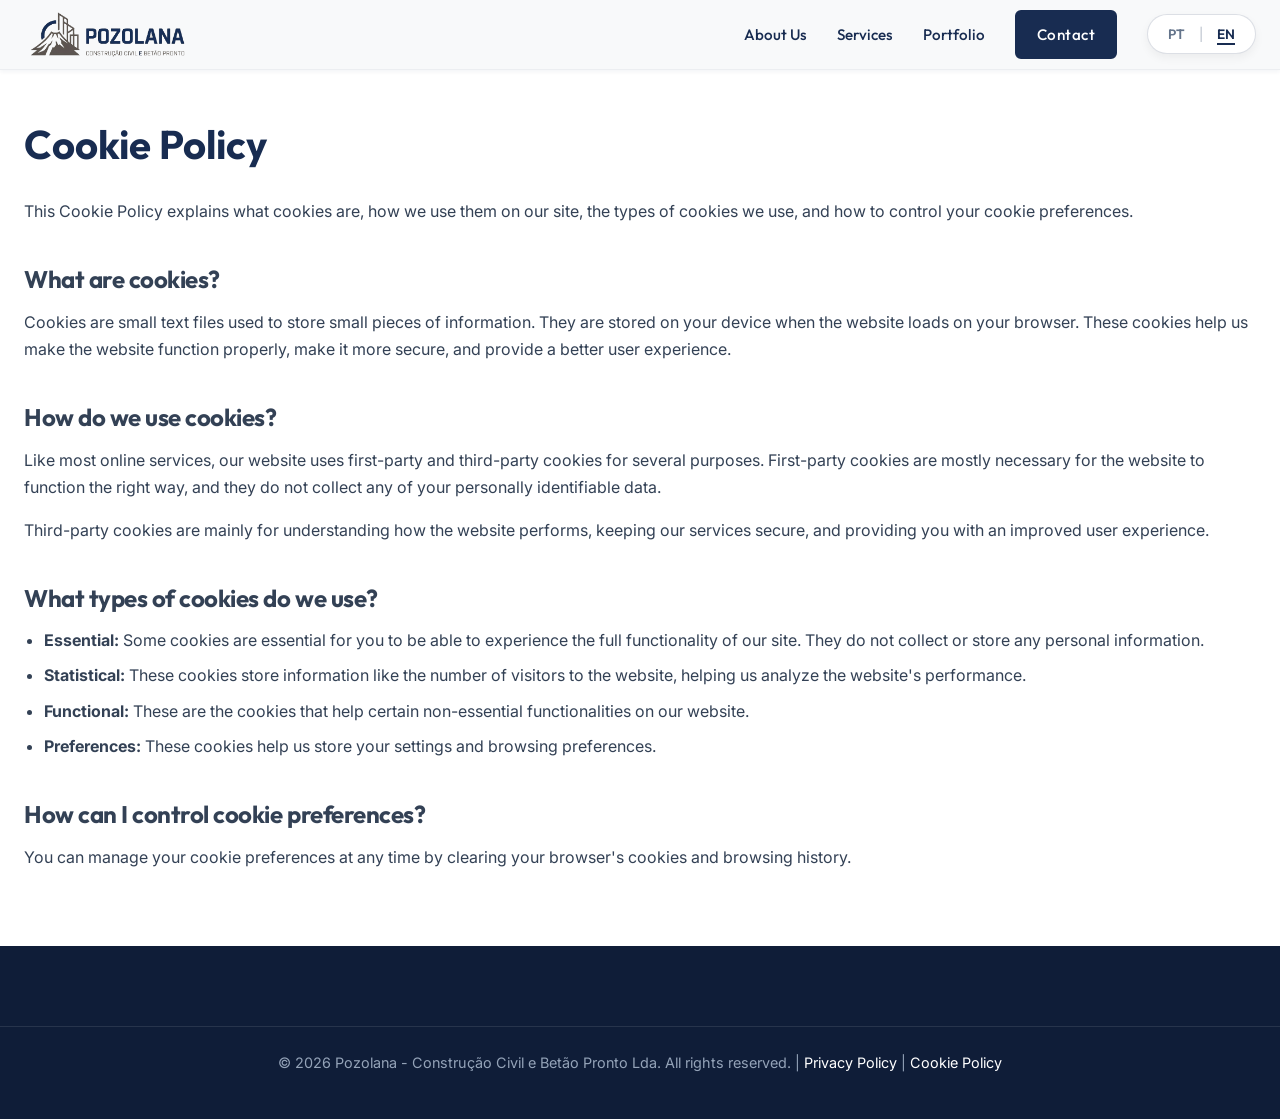
==== cookies.html @ 03688ff3 "feat: add privacy and cookie policy pages" ====
<!DOCTYPE html>
<html lang="pt-PT">
<head>
    <meta charset="UTF-8">
    <meta name="viewport" content="width=device-width, initial-scale=1.0">
    <title data-i18n="cookies_page_title">Política de Cookies - Pozolana</title>
    <meta name="description" content="Política de Cookies da Pozolana - Construção Civil e Betão Pronto Lda.">
    <link rel="stylesheet" href="css/style.css">
    <link rel="preconnect" href="https://fonts.googleapis.com">
    <link rel="preconnect" href="https://fonts.gstatic.com" crossorigin>
    <link href="https://fonts.googleapis.com/css2?family=Inter:wght@300;400;500;600&family=Outfit:wght@400;500;700;800&display=swap" rel="stylesheet">
    <style>
        .legal-page { padding: 120px 0 60px; min-height: 70vh; }
        .legal-content h1 { margin-bottom: 30px; font-size: 2.5rem; color: var(--color-primary); }
        .legal-content h2 { margin-top: 40px; margin-bottom: 15px; font-size: 1.5rem; color: var(--color-secondary); }
        .legal-content p { margin-bottom: 15px; line-height: 1.7; color: var(--color-text); }
        .legal-content ul { margin-bottom: 20px; padding-left: 20px; }
        .legal-content li { margin-bottom: 10px; line-height: 1.6; }
    </style>
</head>
<body>

    <!-- Header -->
    <header id="header" class="site-header scrolled">
        <div class="container header-container">
            <a href="index.html" class="logo">
                <img src="assets/images/logo.png" alt="Pozolana Logo" id="logo-img" onerror="this.style.display='none'; this.nextElementSibling.style.display='block';">
                <span class="logo-fallback" style="display:none; font-family: 'Outfit', sans-serif; font-weight: 800; font-size: 1.5rem; color: #182C51; letter-spacing: 1px;">POZOLANA</span>
            </a>
            
            <button class="menu-toggle" aria-label="Abrir menu" aria-expanded="false" aria-controls="main-nav">
                <span class="hamburger"></span>
            </button>

            <nav id="main-nav" class="main-nav">
                <ul>
                    <li><a href="index.html#quem-somos" data-i18n="nav_about">Quem Somos</a></li>
                    <li><a href="index.html#o-que-fazemos" data-i18n="nav_services">Serviços</a></li>
                    <li><a href="index.html#portfolio" data-i18n="nav_portfolio">Portfólio</a></li>
                    <li><a href="index.html#contactos" class="btn-primary-sm" data-i18n="nav_contact">Contactos</a></li>
                </ul>
                <div class="lang-switcher">
                    <button class="lang-btn active" data-lang="pt" aria-label="Português" title="Português">PT</button>
                    <span class="lang-sep">|</span>
                    <button class="lang-btn" data-lang="en" aria-label="English" title="English">EN</button>
                </div>
            </nav>
        </div>
    </header>

    <!-- Main Content -->
    <main class="legal-page">
        <div class="container legal-content">
            <h1 data-i18n="cookies_page_title">Política de Cookies</h1>
            
            <p data-i18n="cookies_p1">Esta Política de Cookies explica o que são cookies, como os utilizamos no nosso site, os tipos de cookies que utilizamos, ou seja, as informações que recolhemos usando cookies e como essas informações são usadas, e como controlar as preferências de cookies.</p>

            <h2 data-i18n="cookies_h2_1">O que são cookies?</h2>
            <p data-i18n="cookies_p2">Os cookies são pequenos ficheiros de texto que são usados para armazenar pequenas informações. Eles são armazenados no seu dispositivo quando o site é carregado no seu navegador. Estes cookies ajudam-nos a fazer o site funcionar corretamente, torná-lo mais seguro, proporcionar uma melhor experiência ao utilizador, e entender como o site funciona e analisar o que funciona e onde precisa de melhorias.</p>

            <h2 data-i18n="cookies_h2_2">Como utilizamos os cookies?</h2>
            <p data-i18n="cookies_p3">Como a maioria dos serviços online, o nosso site usa cookies primários e de terceiros para vários propósitos. Os cookies primários são principalmente necessários para que o site funcione da maneira correta e não recolhem nenhum dos seus dados pessoalmente identificáveis.</p>
            <p data-i18n="cookies_p4">Os cookies de terceiros usados no nosso site são principalmente para entender como o site funciona, como interage com o nosso site, manter os nossos serviços seguros, fornecer anúncios que são relevantes para si e, em suma, proporcionar-lhe uma experiência de utilizador melhor e melhorada e ajudar a acelerar as suas futuras interações com o nosso site.</p>

            <h2 data-i18n="cookies_h2_3">Que tipos de cookies utilizamos?</h2>
            <ul>
                <li><strong data-i18n="cookies_li1_str">Essenciais:</strong> <span data-i18n="cookies_li1_txt">Alguns cookies são essenciais para que possa experimentar a funcionalidade completa do nosso site. Eles permitem-nos manter as sessões do utilizador e prevenir quaisquer ameaças à segurança. Não recolhem nem armazenam nenhuma informação pessoal.</span></li>
                <li><strong data-i18n="cookies_li2_str">Estatísticos:</strong> <span data-i18n="cookies_li2_txt">Estes cookies armazenam informações como o número de visitantes do site, o número de visitantes únicos, quais as páginas do site que foram visitadas, a origem da visita, etc. Estes dados ajudam-nos a entender e a analisar o desempenho do site e onde este precisa de ser melhorado.</span></li>
                <li><strong data-i18n="cookies_li3_str">Funcionais:</strong> <span data-i18n="cookies_li3_txt">Estes são os cookies que ajudam certas funcionalidades não essenciais do nosso site. Estas funcionalidades incluem a incorporação de conteúdo como vídeos ou a partilha de conteúdo do site em plataformas de redes sociais.</span></li>
                <li><strong data-i18n="cookies_li4_str">Preferências:</strong> <span data-i18n="cookies_li4_txt">Estes cookies ajudam-nos a armazenar as suas configurações e preferências de navegação, como as preferências de idioma, para que tenha uma experiência melhor e mais eficiente em futuras visitas ao site.</span></li>
            </ul>

            <h2 data-i18n="cookies_h2_4">Como posso controlar as preferências de cookies?</h2>
            <p data-i18n="cookies_p5">Pode gerir as suas preferências de cookies a qualquer momento, limpando os cookies e o histórico de navegação do seu navegador.</p>
        </div>
    </main>

    <!-- Footer -->
    <footer class="site-footer">
        <div class="footer-bottom">
            <div class="container">
                <p>
                    <span data-i18n="footer_copy">&copy; 2026 Pozolana - Construção Civil e Betão Pronto Lda. Todos os direitos reservados.</span> | 
                    <a href="privacidade.html" data-i18n="nav_privacy" style="color:white;">Política de Privacidade</a> | 
                    <a href="cookies.html" data-i18n="cookie_link" style="color:white;">Política de Cookies</a>
                </p>
            </div>
        </div>
    </footer>

    <!-- Scripts -->
    <script src="js/i18n.js"></script>
    <script>
        // Simple script for the menu toggle in subpages
        const menuToggle = document.querySelector('.menu-toggle');
        const mainNav = document.querySelector('.main-nav');

        if (menuToggle && mainNav) {
            menuToggle.addEventListener('click', () => {
                const isExpanded = menuToggle.getAttribute('aria-expanded') === 'true';
                menuToggle.setAttribute('aria-expanded', !isExpanded);
                mainNav.classList.toggle('active');
                menuToggle.classList.toggle('active');
            });
        }
    </script>
</body>
</html>
---- css/style.css ----
/* ==========================================================================
   CSS Variables (Design System)
   ========================================================================== */
:root {
    /* Premium Color Palette based on logo */
    --color-primary: #182C51; /* Dark Blue from Logo */
    --color-primary-light: #2A4476;
    --color-primary-dark: #0F1D38;
    
    --color-accent: #8E847D; /* Softened Brown/Grey from Mountain */
    --color-accent-light: #A59C96;
    
    --color-bg-light: #F8F9FA; /* Very light gray for header/backgrounds */
    --color-bg-dark: #121A2F; /* Deep blue-tinted dark background */
    
    --color-text: #334155;
    --color-text-muted: #64748B;
    --color-white: #ffffff;
    
    /* Typography */
    --font-heading: 'Outfit', sans-serif;
    --font-body: 'Inter', sans-serif;
    
    /* Transitions */
    --transition-fast: 0.2s cubic-bezier(0.4, 0, 0.2, 1);
    --transition-normal: 0.4s cubic-bezier(0.4, 0, 0.2, 1);
    --transition-slow: 0.8s cubic-bezier(0.4, 0, 0.2, 1);
    
    /* Box Shadow */
    --shadow-sm: 0 2px 4px rgba(24, 44, 81, 0.05);
    --shadow-md: 0 10px 20px rgba(24, 44, 81, 0.08);
    --shadow-lg: 0 20px 40px rgba(24, 44, 81, 0.12);
    --shadow-xl: 0 30px 60px rgba(24, 44, 81, 0.15);
}

/* ==========================================================================
   Reset & Base Styles
   ========================================================================== */
* {
    margin: 0;
    padding: 0;
    box-sizing: border-box;
}

html {
    scroll-behavior: smooth;
}

body {
    font-family: var(--font-body);
    color: var(--color-text);
    line-height: 1.7;
    background-color: var(--color-white);
    overflow-x: hidden;
}

h1, h2, h3, h4, h5, h6 {
    font-family: var(--font-heading);
    font-weight: 700;
    line-height: 1.2;
    margin-bottom: 1rem;
    color: var(--color-primary);
}

h2 {
    font-size: 2.5rem;
    letter-spacing: -0.02em;
}

p {
    margin-bottom: 1.2rem;
}

a {
    color: var(--color-primary);
    text-decoration: none;
    transition: color var(--transition-fast);
}

a:hover, a:focus {
    color: var(--color-accent);
}

img {
    max-width: 100%;
    height: auto;
    display: block;
}

/* Utility Classes */
.container {
    width: 100%;
    max-width: 1280px;
    margin: 0 auto;
    padding: 0 24px;
}

.section-padding {
    padding: 100px 0;
}

.text-center {
    text-align: center;
}

.bg-light {
    background-color: var(--color-bg-light);
}

.bg-dark {
    background-color: var(--color-bg-dark);
    color: var(--color-white);
}

.bg-dark h2, .bg-dark h3, .bg-dark .section-kicker {
    color: var(--color-white);
}

.section-subtitle {
    color: var(--color-text-muted);
    font-size: 1.15rem;
    max-width: 650px;
    margin: 0 auto 4rem;
}

.bg-dark .section-subtitle {
    color: #94A3B8;
}

.section-kicker {
    font-size: 0.9rem;
    text-transform: uppercase;
    letter-spacing: 2px;
    color: var(--color-accent);
    margin-bottom: 0.5rem;
    font-weight: 600;
}

.text-accent {
    color: var(--color-accent);
}

.w-full {
    width: 100%;
}

/* Buttons */
.btn-primary, .btn-primary-sm, .btn-outline-sm, .btn-outline-light {
    display: inline-flex;
    align-items: center;
    justify-content: center;
    padding: 14px 28px;
    background-color: var(--color-primary);
    color: var(--color-white);
    border: 2px solid var(--color-primary);
    border-radius: 6px;
    font-weight: 600;
    font-family: var(--font-heading);
    cursor: pointer;
    transition: all var(--transition-fast);
    text-align: center;
    letter-spacing: 0.5px;
}

.btn-primary:hover {
    background-color: var(--color-primary-light);
    border-color: var(--color-primary-light);
    color: var(--color-white);
    transform: translateY(-2px);
    box-shadow: 0 10px 20px rgba(24, 44, 81, 0.2);
}

.btn-primary-sm {
    padding: 10px 20px;
    font-size: 0.95rem;
}

.btn-primary-sm:hover {
    background-color: var(--color-white);
    border-color: var(--color-primary);
    color: var(--color-primary);
}

.btn-outline-sm {
    background-color: transparent;
    border: 2px solid var(--color-primary);
    color: var(--color-primary);
}

.btn-outline-sm:hover {
    background-color: var(--color-primary);
    color: var(--color-white);
}

.btn-outline-light {
    background-color: transparent;
    border: 2px solid var(--color-white);
    color: var(--color-white);
}

.btn-outline-light:hover {
    background-color: var(--color-white);
    color: var(--color-primary);
    transform: translateY(-2px);
}

/* ==========================================================================
   Header & Navigation
   ========================================================================== */
.site-header {
    background-color: rgba(248, 249, 250, 0.85); /* Light gray requested, with glassmorphism */
    backdrop-filter: blur(12px);
    -webkit-backdrop-filter: blur(12px);
    border-bottom: 1px solid rgba(24, 44, 81, 0.05);
    position: fixed;
    width: 100%;
    top: 0;
    z-index: 1000;
    transition: all var(--transition-normal);
}

.site-header.scrolled {
    box-shadow: var(--shadow-sm);
    background-color: rgba(248, 249, 250, 0.95);
    padding: 5px 0;
}

.header-container {
    display: flex;
    justify-content: space-between;
    align-items: center;
    padding-top: 5px;
    padding-bottom: 5px;
    transition: padding var(--transition-normal);
}

.site-header.scrolled .header-container {
    padding-top: 2px;
    padding-bottom: 2px;
}

.logo img {
    max-height: 65px;
    width: auto;
    transition: max-height var(--transition-normal);
}

.site-header.scrolled .logo img {
    max-height: 55px;
}

.main-nav {
    display: flex;
    align-items: center;
}

.main-nav ul {
    list-style: none;
    display: flex;
    align-items: center;
    gap: 30px;
}

.main-nav a {
    font-weight: 500;
    font-size: 0.95rem;
    font-family: var(--font-heading);
    color: var(--color-primary);
    position: relative;
}

.main-nav a.btn-primary-sm {
    color: var(--color-white);
}

.main-nav a.btn-primary-sm:hover {
    color: var(--color-primary);
}

.main-nav a:not(.btn-primary-sm)::after {
    content: '';
    position: absolute;
    width: 0;
    height: 2px;
    bottom: -4px;
    left: 0;
    background-color: var(--color-accent);
    transition: width var(--transition-fast);
}

.main-nav a:not(.btn-primary-sm):hover::after {
    width: 100%;
}

/* Mobile Menu Button */
.menu-toggle {
    display: none;
    background: transparent;
    border: none;
    cursor: pointer;
    padding: 10px;
    z-index: 1001;
}

.hamburger {
    display: block;
    width: 24px;
    height: 2px;
    background-color: var(--color-primary);
    position: relative;
    transition: all 0.3s;
}

.hamburger::before, .hamburger::after {
    content: '';
    position: absolute;
    width: 24px;
    height: 2px;
    background-color: var(--color-primary);
    left: 0;
    transition: all 0.3s;
}

.hamburger::before { top: -8px; }
.hamburger::after { top: 8px; }

/* ==========================================================================
   Hero Section
   ========================================================================== */
.hero {
    position: relative;
    background-image: url('https://images.unsplash.com/photo-1541888086425-d81bb19240f5?q=80&w=2070&auto=format&fit=crop');
    background-size: cover;
    background-position: center;
    background-attachment: fixed;
    color: var(--color-white);
    padding: 180px 0 140px;
    min-height: 100vh;
    display: flex;
    align-items: center;
    justify-content: center;
}

.hero-overlay {
    position: absolute;
    top: 0; left: 0; right: 0; bottom: 0;
    background: linear-gradient(135deg, rgba(24, 44, 81, 0.9) 0%, rgba(18, 26, 47, 0.8) 100%);
}

.hero-content {
    position: relative;
    z-index: 1;
    max-width: 900px;
    text-align: center;
}

.hero h1 {
    color: var(--color-white);
    font-size: 4rem;
    font-weight: 800;
    line-height: 1.1;
    margin-bottom: 1.5rem;
    letter-spacing: -0.03em;
}

.hero p {
    font-size: 1.25rem;
    margin-bottom: 2.5rem;
    color: #E2E8F0;
    max-width: 700px;
    margin-left: auto;
    margin-right: auto;
    font-weight: 300;
}

.hero-buttons {
    display: flex;
    gap: 20px;
    justify-content: center;
}

.scroll-indicator {
    position: absolute;
    bottom: 40px;
    left: 50%;
    transform: translateX(-50%);
    z-index: 2;
    animation: bounce 2s infinite;
}

.mouse {
    width: 26px;
    height: 40px;
    border: 2px solid rgba(255,255,255,0.6);
    border-radius: 20px;
    position: relative;
}

.mouse::before {
    content: '';
    position: absolute;
    width: 4px;
    height: 8px;
    background: #fff;
    border-radius: 2px;
    top: 8px;
    left: 50%;
    transform: translateX(-50%);
}

@keyframes bounce {
    0%, 20%, 50%, 80%, 100% { transform: translateY(0) translateX(-50%); }
    40% { transform: translateY(-15px) translateX(-50%); }
    60% { transform: translateY(-7px) translateX(-50%); }
}

/* ==========================================================================
   Layouts & Components
   ========================================================================== */
.two-col {
    display: grid;
    grid-template-columns: 1fr;
    gap: 60px;
    align-items: center;
}

.rounded-img {
    border-radius: 12px;
    width: 100%;
}

.shadow-xl {
    box-shadow: var(--shadow-xl);
}

/* Feature List */
.feature-list {
    list-style: none;
    margin-top: 2rem;
}

.feature-list li {
    display: flex;
    align-items: center;
    gap: 12px;
    margin-bottom: 15px;
    font-weight: 500;
    color: var(--color-primary);
}

.feature-list .icon {
    display: flex;
    align-items: center;
    justify-content: center;
    width: 28px;
    height: 28px;
    background-color: rgba(142, 132, 125, 0.15); /* Accent with opacity */
    color: var(--color-accent);
    border-radius: 50%;
    font-size: 0.85rem;
}

/* Services */
.services-grid {
    display: grid;
    grid-template-columns: 1fr;
    gap: 30px;
}

.service-card {
    background: var(--color-white);
    border-radius: 16px;
    box-shadow: var(--shadow-md);
    transition: all var(--transition-normal);
    text-align: left;
    overflow: hidden;
    position: relative;
    border: 1px solid rgba(0,0,0,0.03);
}

.service-card:hover {
    transform: translateY(-10px);
    box-shadow: var(--shadow-xl);
}

.service-icon-img {
    height: 220px;
    overflow: hidden;
}

.service-icon-img img {
    width: 100%;
    height: 100%;
    object-fit: cover;
    transition: transform var(--transition-slow);
}

.service-card:hover .service-icon-img img {
    transform: scale(1.08);
}

.service-card-content {
    padding: 35px 30px;
}

.service-card h3 {
    font-size: 1.4rem;
    margin-bottom: 15px;
}

.service-card p {
    color: var(--color-text-muted);
    font-size: 0.95rem;
    margin-bottom: 0;
}

/* Process */
.process-steps {
    display: grid;
    grid-template-columns: 1fr;
    gap: 40px;
    position: relative;
}

@media (min-width: 992px) {
    .process-steps::before {
        content: '';
        position: absolute;
        top: 45px;
        left: 10%;
        right: 10%;
        height: 2px;
        background: linear-gradient(90deg, var(--color-primary-light) 0%, rgba(42, 68, 118, 0.1) 100%);
        z-index: 0;
    }
}

.step {
    text-align: center;
    position: relative;
    z-index: 1;
}

.step-icon-wrapper {
    width: 90px;
    height: 90px;
    background-color: var(--color-bg-light);
    border: 2px solid var(--color-white);
    box-shadow: var(--shadow-md);
    border-radius: 50%;
    display: flex;
    align-items: center;
    justify-content: center;
    margin: 0 auto 1.5rem;
    position: relative;
    transition: transform var(--transition-normal);
}

.step:hover .step-icon-wrapper {
    transform: scale(1.1);
    background-color: var(--color-primary);
}

.step-number {
    font-family: var(--font-heading);
    font-size: 1.8rem;
    font-weight: 800;
    color: var(--color-primary);
    transition: color var(--transition-normal);
}

.step:hover .step-number {
    color: var(--color-white);
}

/* Portfolio */
.portfolio-grid {
    display: grid;
    grid-template-columns: 1fr;
    gap: 30px;
}

.portfolio-item {
    background: var(--color-bg-dark);
    border-radius: 12px;
    overflow: hidden;
    position: relative;
    border: 1px solid rgba(255,255,255,0.05);
    transition: all var(--transition-normal);
}

.portfolio-item:hover {
    transform: translateY(-8px);
    box-shadow: 0 20px 40px rgba(0,0,0,0.4);
}

.portfolio-img-wrapper {
    position: relative;
    overflow: hidden;
    height: 300px;
}

.portfolio-item img {
    width: 100%;
    height: 100%;
    object-fit: cover;
    transition: transform var(--transition-slow);
}

.portfolio-item:hover img {
    transform: scale(1.08);
}

.portfolio-overlay {
    position: absolute;
    top: 20px;
    right: 20px;
    z-index: 2;
}

.portfolio-tag {
    background: rgba(24, 44, 81, 0.85);
    backdrop-filter: blur(4px);
    color: white;
    padding: 6px 14px;
    border-radius: 30px;
    font-size: 0.8rem;
    font-weight: 600;
    letter-spacing: 1px;
    text-transform: uppercase;
}

.portfolio-content {
    padding: 30px;
}

.portfolio-content h3 {
    font-size: 1.4rem;
}

.portfolio-content p {
    color: #94A3B8;
    font-size: 0.95rem;
    margin-bottom: 0;
}

/* Contact */
.contact-details {
    margin-bottom: 3rem;
    display: flex;
    flex-direction: column;
    gap: 20px;
}

.contact-item {
    display: flex;
    align-items: flex-start;
    gap: 15px;
}

.contact-icon {
    font-size: 1.5rem;
    width: 40px;
    height: 40px;
    background: rgba(24, 44, 81, 0.05);
    display: flex;
    align-items: center;
    justify-content: center;
    border-radius: 8px;
}

.contact-item strong {
    display: block;
    color: var(--color-primary);
    margin-bottom: 2px;
}

.contact-item p {
    margin-bottom: 0;
    color: var(--color-text-muted);
}

.form-row {
    display: grid;
    grid-template-columns: 1fr;
    gap: 20px;
}

.form-group {
    margin-bottom: 20px;
}

.form-group label {
    display: block;
    margin-bottom: 8px;
    font-weight: 600;
    font-size: 0.9rem;
    color: var(--color-primary);
}

.form-group input[type="text"],
.form-group input[type="email"],
.form-group textarea {
    width: 100%;
    padding: 14px 16px;
    border: 1px solid #E2E8F0;
    border-radius: 8px;
    font-family: var(--font-body);
    font-size: 1rem;
    background-color: var(--color-bg-light);
    transition: all var(--transition-fast);
}

.form-group input:focus,
.form-group textarea:focus {
    outline: none;
    border-color: var(--color-primary);
    background-color: var(--color-white);
    box-shadow: 0 0 0 3px rgba(24, 44, 81, 0.1);
}

.checkbox-group {
    display: flex;
    gap: 12px;
    align-items: flex-start;
    margin-bottom: 30px;
}

.checkbox-group input {
    margin-top: 4px;
    width: 18px;
    height: 18px;
    accent-color: var(--color-primary);
}

.checkbox-group label {
    font-weight: 400;
    font-size: 0.9rem;
    color: var(--color-text-muted);
    line-height: 1.5;
}

.map-container {
    border-radius: 16px;
    overflow: hidden;
    height: 600px;
}

/* Footer */
.site-footer {
    background-color: var(--color-primary-dark);
    color: var(--color-white);
    padding: 80px 0 0;
}

.footer-content {
    display: grid;
    grid-template-columns: 1fr;
    gap: 40px;
    margin-bottom: 60px;
}

.footer-brand .footer-desc {
    color: #94A3B8;
    margin-top: 15px;
    max-width: 300px;
}

.footer-links h4, .footer-socials h4 {
    color: var(--color-white);
    font-size: 1.2rem;
    margin-bottom: 20px;
}

.footer-links ul {
    list-style: none;
}

.footer-links li {
    margin-bottom: 10px;
}

.footer-links a {
    color: #94A3B8;
    transition: color var(--transition-fast);
}

.footer-links a:hover {
    color: var(--color-white);
    padding-left: 5px;
}

.social-links {
    display: flex;
    gap: 15px;
    flex-wrap: wrap;
}

.social-icon {
    width: 40px;
    height: 40px;
    background: rgba(255,255,255,0.1);
    display: flex;
    align-items: center;
    justify-content: center;
    border-radius: 50%;
    color: var(--color-white);
    font-weight: 600;
    font-size: 0.9rem;
    transition: all var(--transition-fast);
}

.social-icon:hover {
    background: var(--color-accent);
    color: var(--color-white);
    transform: translateY(-3px);
}

.footer-bottom {
    border-top: 1px solid rgba(255,255,255,0.1);
    padding: 24px 0;
    text-align: center;
    font-size: 0.9rem;
    color: #94A3B8;
}

.footer-bottom a {
    color: var(--color-white);
}

/* Cookie Banner */
.cookie-banner {
    position: fixed;
    bottom: -100%;
    left: 0;
    right: 0;
    background: var(--color-white);
    box-shadow: 0 -10px 40px rgba(24, 44, 81, 0.1);
    padding: 24px;
    z-index: 9999;
    transition: bottom 0.6s cubic-bezier(0.4, 0, 0.2, 1);
}

.cookie-banner.show {
    bottom: 0;
}

.cookie-content {
    max-width: 1280px;
    margin: 0 auto;
    display: flex;
    flex-direction: column;
    gap: 20px;
    align-items: center;
    text-align: center;
}

.cookie-text p {
    font-size: 0.95rem;
    color: var(--color-text-muted);
    margin-bottom: 0;
    margin-top: 5px;
}

.cookie-link {
    color: var(--color-primary);
    text-decoration: underline;
    font-weight: 500;
}

.cookie-link:hover {
    color: var(--color-accent);
}

.cookie-buttons {
    display: flex;
    gap: 12px;
    flex-shrink: 0;
}

/* ==========================================================================
   Animations
   ========================================================================== */
.reveal {
    opacity: 0;
    transform: translateY(30px);
    transition: all 0.8s cubic-bezier(0.5, 0, 0, 1);
}

.reveal.active {
    opacity: 1;
    transform: translateY(0);
}

.delay-1 { transition-delay: 0.1s; }
.delay-2 { transition-delay: 0.2s; }
.delay-3 { transition-delay: 0.3s; }

/* ==========================================================================
   Media Queries
   ========================================================================== */

/* Tablet & Up */
@media (min-width: 768px) {
    .two-col {
        grid-template-columns: 1fr 1fr;
    }

    .form-row {
        grid-template-columns: 1fr 1fr;
    }

    .services-grid,
    .portfolio-grid {
        grid-template-columns: repeat(2, 1fr);
    }
    
    .process-steps {
        grid-template-columns: repeat(2, 1fr);
    }
    
    .footer-content {
        grid-template-columns: 2fr 1fr 1fr;
    }
    
    .hero h1 {
        font-size: 5rem;
    }
}

/* Desktop & Up */
@media (min-width: 992px) {
    .services-grid,
    .portfolio-grid {
        grid-template-columns: repeat(3, 1fr);
    }
    
    .process-steps {
        grid-template-columns: repeat(4, 1fr);
    }
    
    .cookie-content {
        flex-direction: row;
        justify-content: space-between;
        text-align: left;
    }
}

/* Mobile Menu Logic (Max-width 767px) */
@media (max-width: 767px) {
    .menu-toggle {
        display: block;
    }

    .main-nav {
        position: fixed;
        top: 75px; 
        left: -100%;
        width: 100%;
        height: calc(100vh - 75px);
        background-color: var(--color-white);
        flex-direction: column;
        transition: left 0.4s cubic-bezier(0.4, 0, 0.2, 1);
        overflow-y: auto;
        box-shadow: inset 0 2px 4px rgba(0,0,0,0.05);
    }

    .main-nav.active {
        left: 0;
    }

    .main-nav ul {
        flex-direction: column;
        padding: 40px 20px;
        gap: 25px;
    }

    .main-nav a {
        font-size: 1.2rem;
    }

    .menu-toggle.active .hamburger {
        background-color: transparent;
    }
    .menu-toggle.active .hamburger::before {
        transform: rotate(45deg);
        top: 0;
    }
    .menu-toggle.active .hamburger::after {
        transform: rotate(-45deg);
        top: 0;
    }
    
    .hero {
        padding: 140px 0 100px;
    }
    
    .hero h1 {
        font-size: 2.8rem;
    }
    
    .hero-buttons {
        flex-direction: column;
    }
    
    .map-container {
        height: 400px;
    }
}

/* ==========================================================================
   Language Switcher
   ========================================================================== */
.lang-switcher {
    display: flex;
    align-items: center;
    gap: 12px;
    margin-left: 30px;
    background: var(--color-white);
    border: 1px solid rgba(24, 44, 81, 0.15);
    box-shadow: 0 4px 10px rgba(0, 0, 0, 0.05);
    padding: 8px 18px;
    border-radius: 30px;
}

.lang-btn {
    background: none;
    border: none;
    font-family: var(--font-heading);
    font-weight: 600;
    font-size: 0.85rem;
    color: var(--color-text-muted);
    cursor: pointer;
    transition: color var(--transition-fast);
    padding: 2px;
}

.lang-btn:hover {
    color: var(--color-primary);
}

.lang-btn.active {
    color: var(--color-primary);
    text-decoration: underline;
    text-decoration-thickness: 2px;
    text-underline-offset: 4px;
}

.lang-sep {
    color: var(--color-text-muted);
    font-size: 0.8rem;
    opacity: 0.5;
}

@media (max-width: 767px) {
    .main-nav {
        flex-direction: column;
        align-items: center;
    }
    .lang-switcher {
        margin-left: 0;
        margin-top: 15px;
        justify-content: center;
        background: var(--color-white);
        box-shadow: none;
        border: 1px solid rgba(24, 44, 81, 0.1);
    }
}
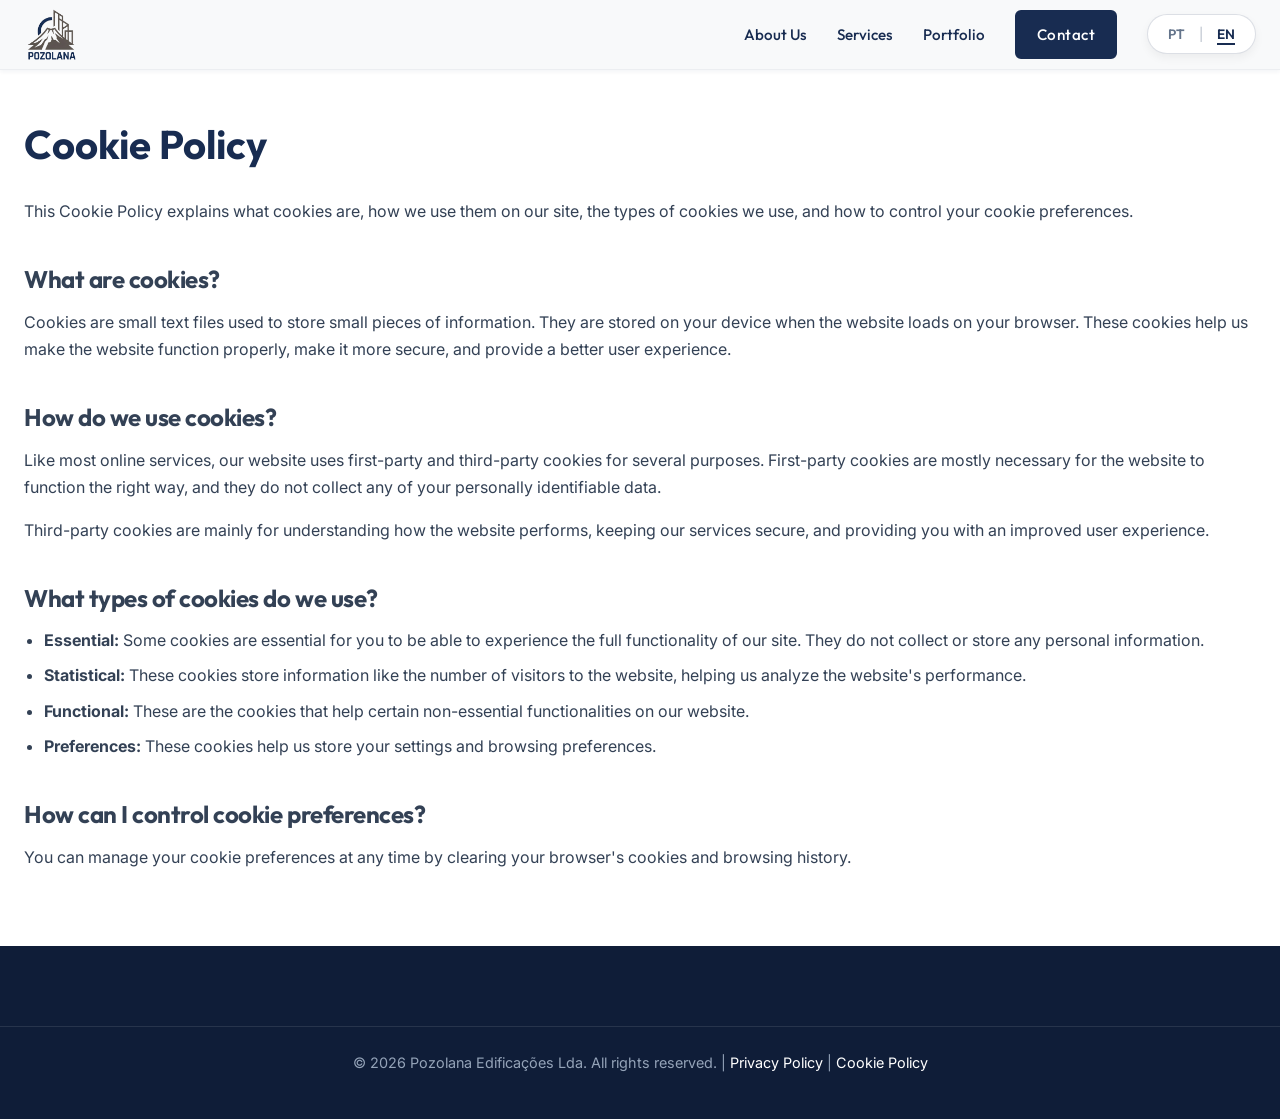
==== commit 2b95f89b: "Update company name to Pozolana Edificações Lda" ====
--- a/cookies.html
+++ b/cookies.html
@@ -4,7 +4,7 @@
     <meta charset="UTF-8">
     <meta name="viewport" content="width=device-width, initial-scale=1.0">
     <title data-i18n="cookies_page_title">Política de Cookies - Pozolana</title>
-    <meta name="description" content="Política de Cookies da Pozolana - Construção Civil e Betão Pronto Lda.">
+    <meta name="description" content="Política de Cookies da Pozolana Edificações Lda.">
     <link rel="stylesheet" href="css/style.css">
     <link rel="preconnect" href="https://fonts.googleapis.com">
     <link rel="preconnect" href="https://fonts.gstatic.com" crossorigin>
@@ -80,7 +80,7 @@
         <div class="footer-bottom">
             <div class="container">
                 <p>
-                    <span data-i18n="footer_copy">&copy; 2026 Pozolana - Construção Civil e Betão Pronto Lda. Todos os direitos reservados.</span> | 
+                    <span data-i18n="footer_copy">&copy; 2026 Pozolana Edificações Lda. Todos os direitos reservados.</span> | 
                     <a href="privacidade.html" data-i18n="nav_privacy" style="color:white;">Política de Privacidade</a> | 
                     <a href="cookies.html" data-i18n="cookie_link" style="color:white;">Política de Cookies</a>
                 </p>
